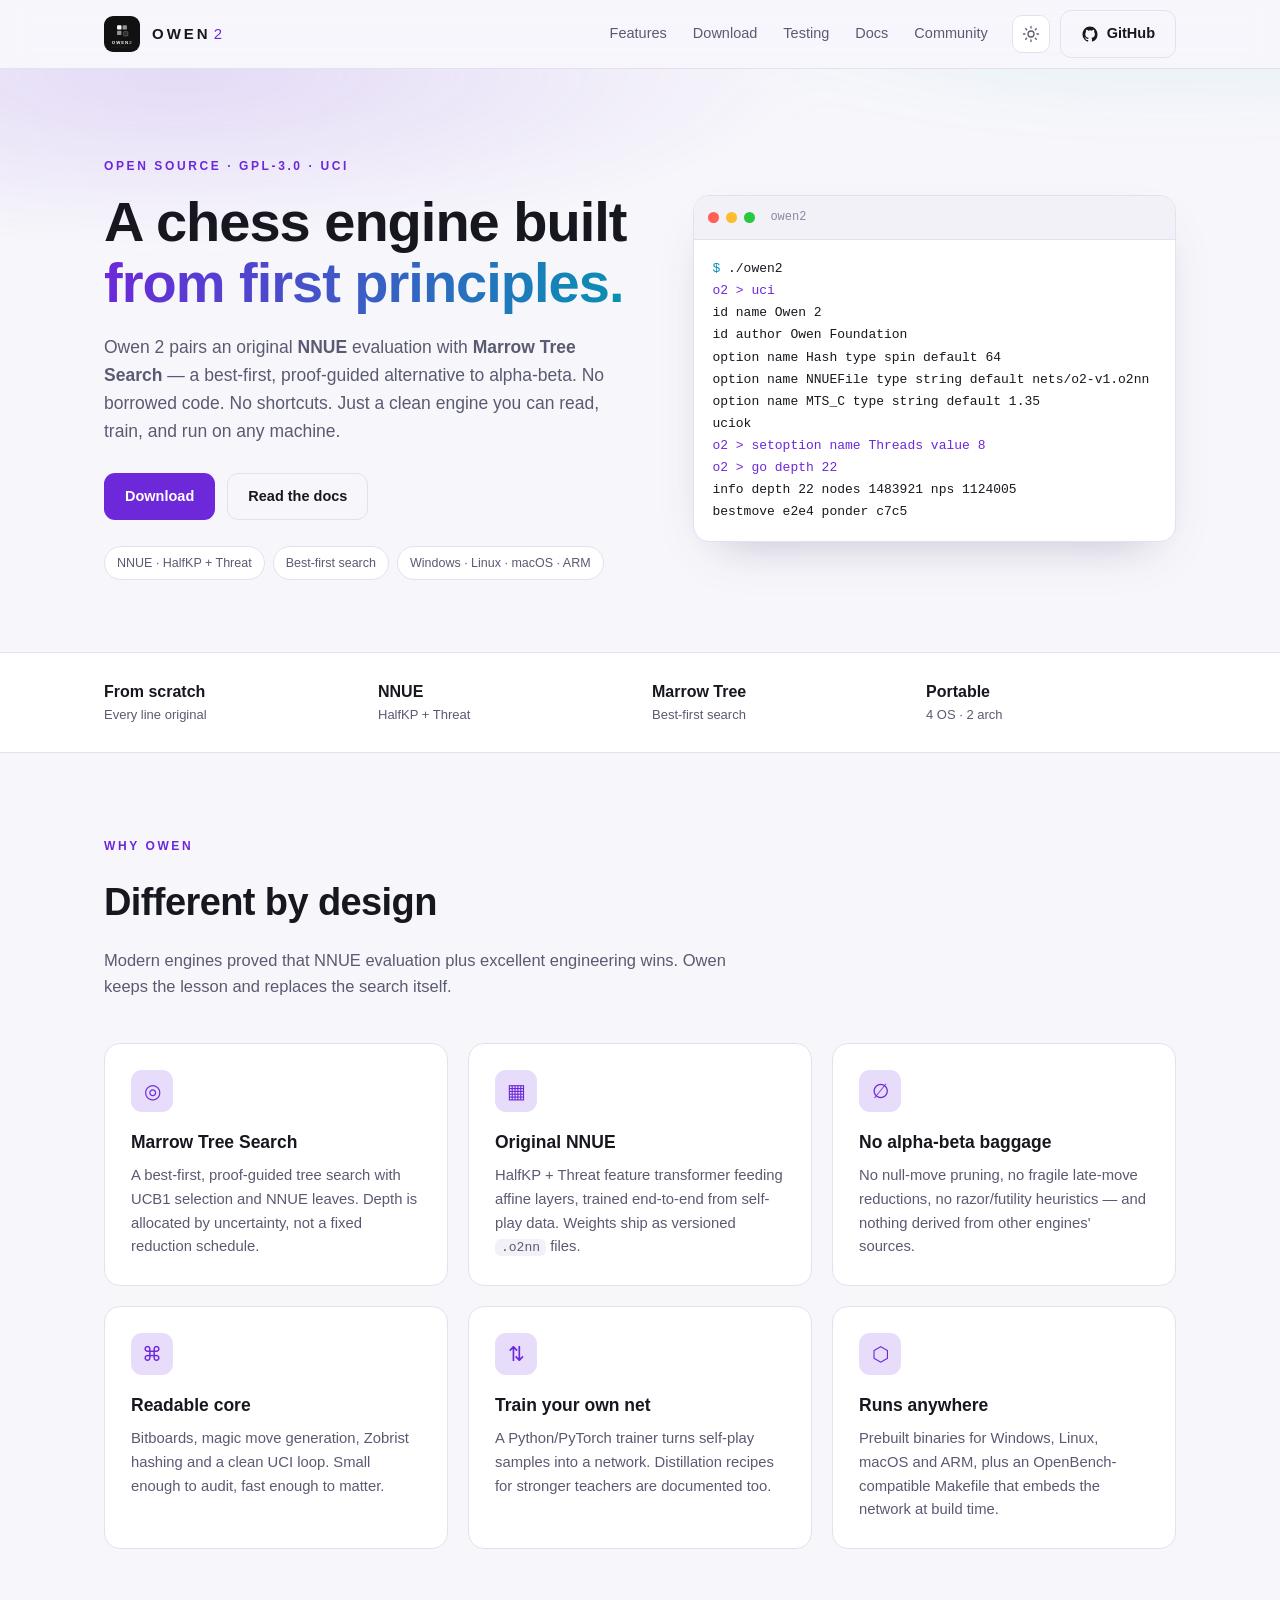
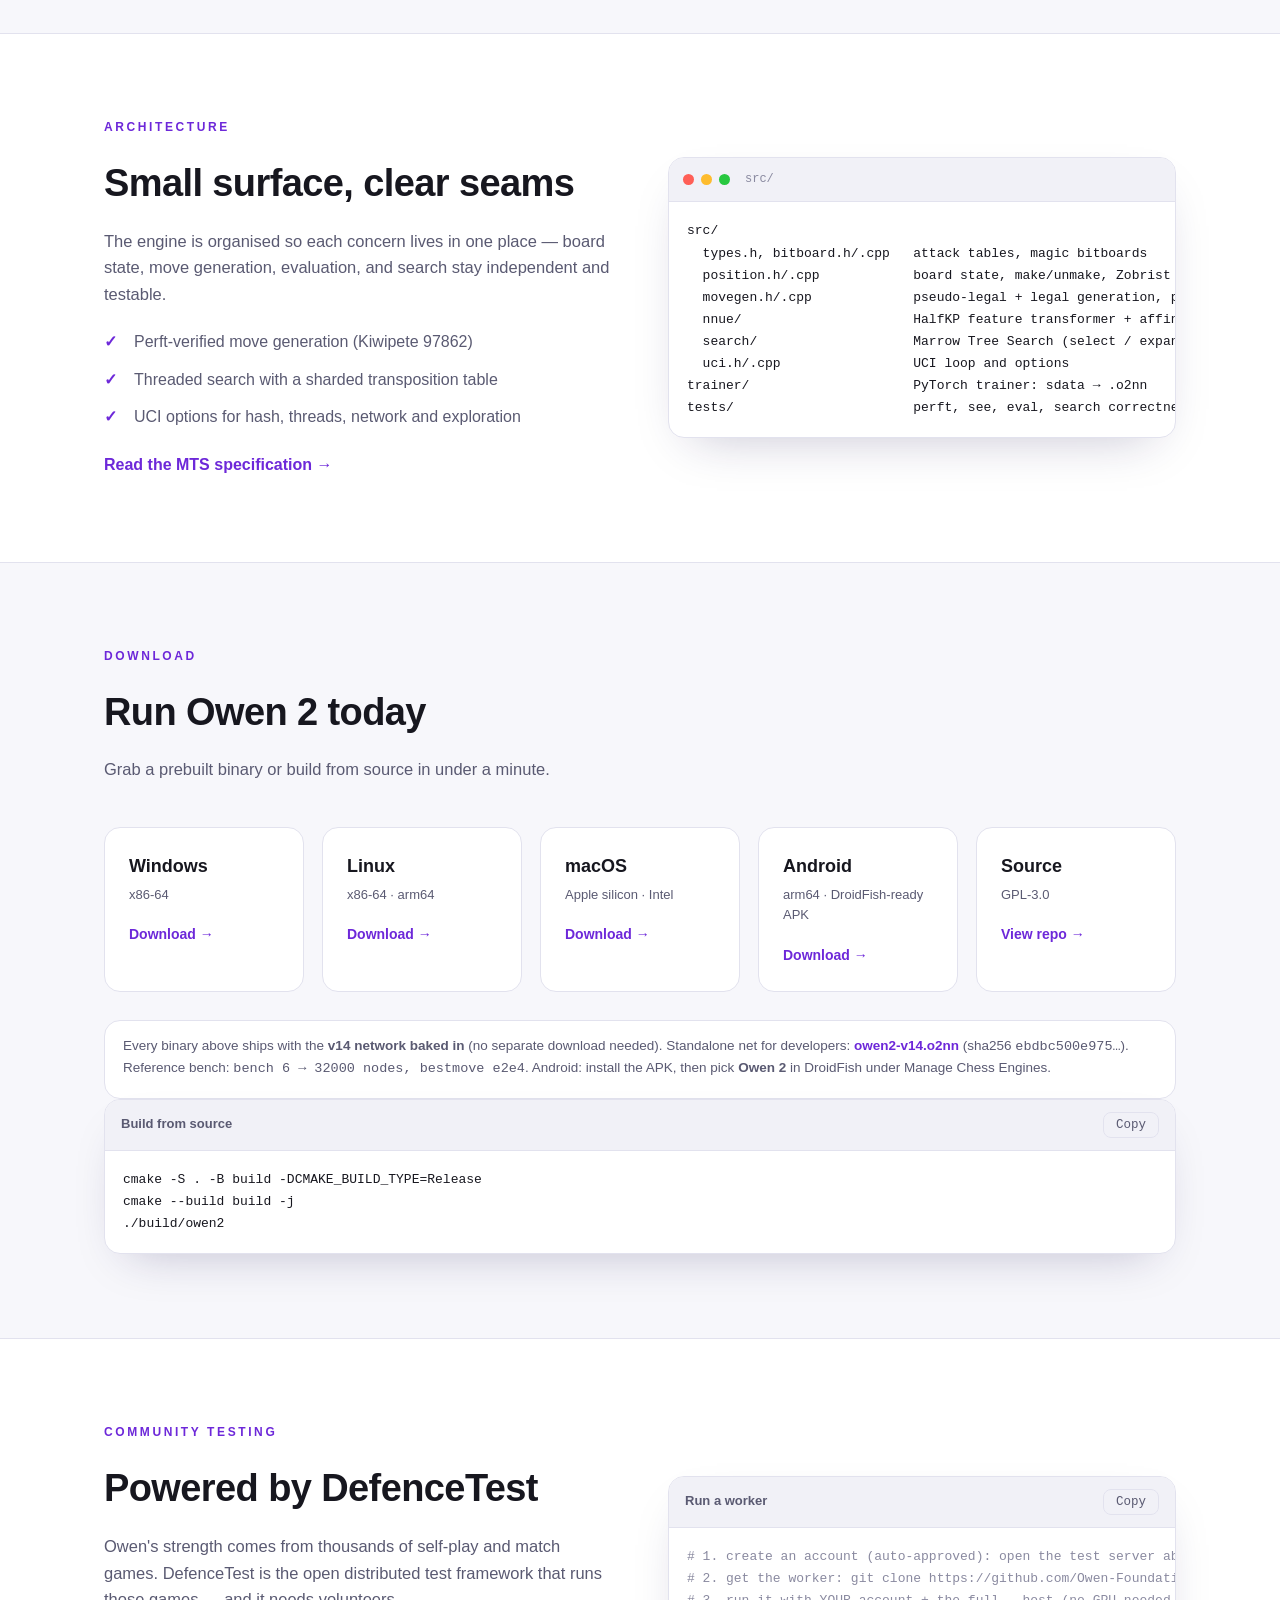
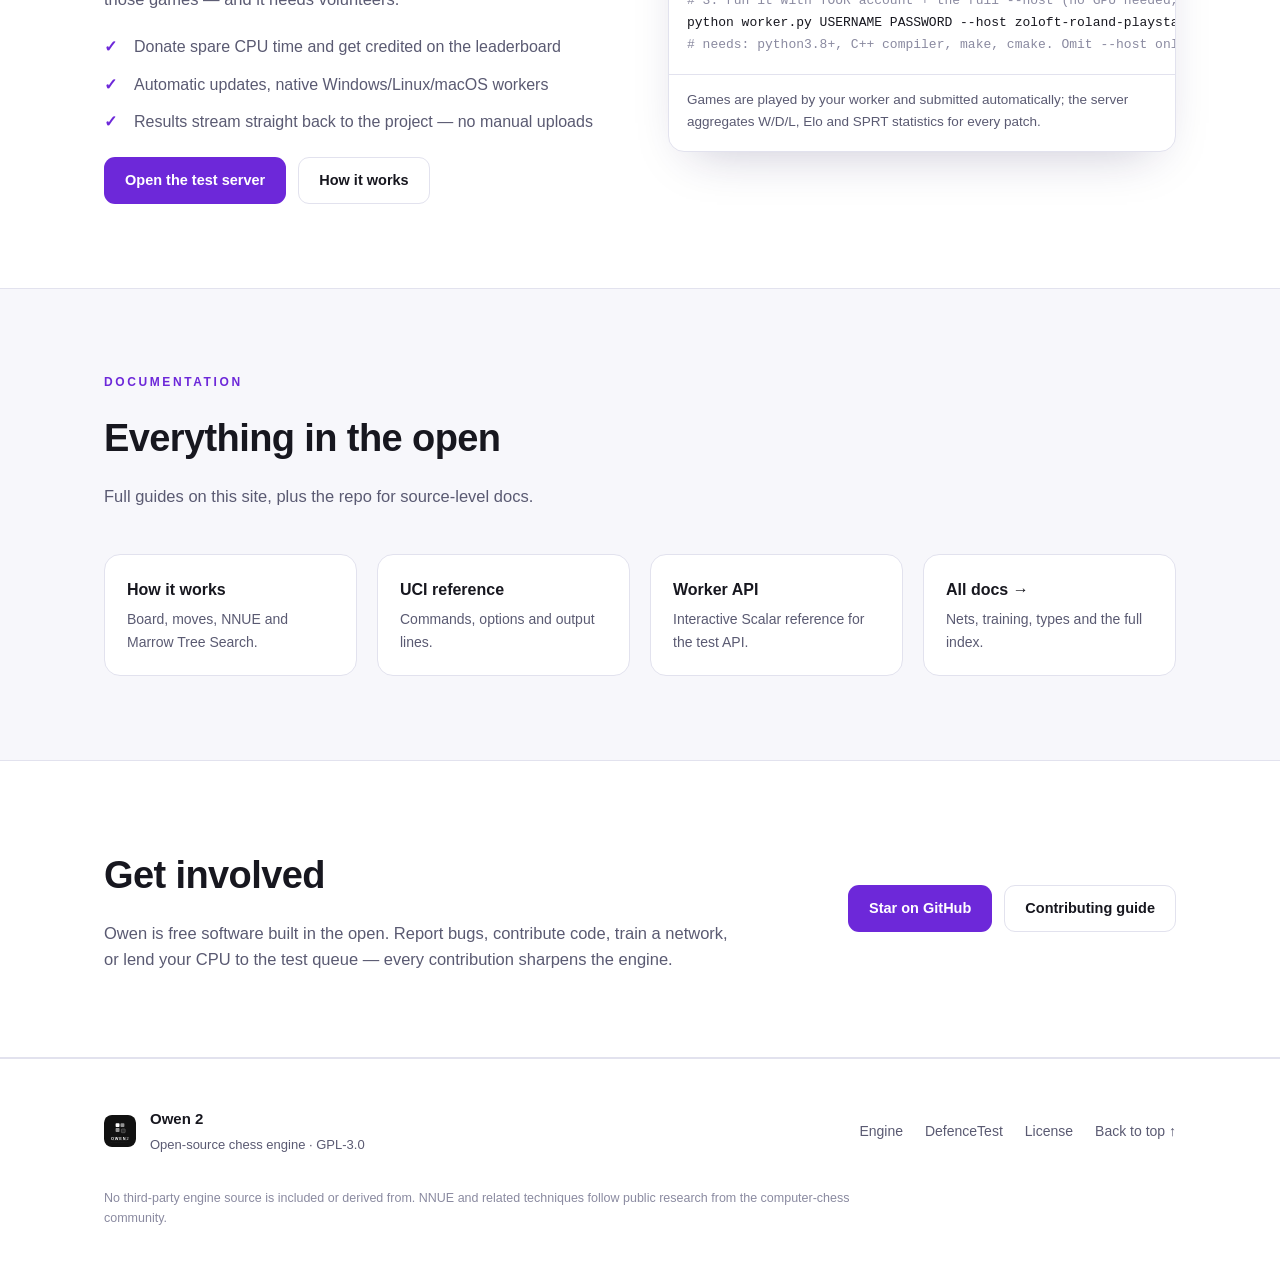
==== website/index.html @ 1cdc9567 "Merge e12c46e202c82c7793541058caded5b7d65b3fa6 into 97e5b985ebd83360c670cb8343f66cdafe22298c" ====
<!DOCTYPE html>
<html lang="en" data-theme="dark">
<head>
  <meta charset="UTF-8" />
  <meta name="viewport" content="width=device-width, initial-scale=1.0" />
  <title>Owen 2 — Open-Source Chess Engine</title>
  <meta name="description" content="Owen 2 is a from-scratch, open-source UCI chess engine built on NNUE evaluation and Marrow Tree Search — a best-first alternative to alpha-beta. GPL-3.0." />
  <meta name="theme-color" content="#0b0b0f" />
  <link rel="icon" href="assets/favicon.ico" sizes="any" />
  <link rel="icon" type="image/svg+xml" href="assets/logo.svg" />
  <link rel="apple-touch-icon" href="assets/owen.png" />
  <meta property="og:title" content="Owen 2 — Open-Source Chess Engine" />
  <meta property="og:description" content="From-scratch UCI engine: NNUE evaluation + Marrow Tree Search. Free software under GPL-3.0." />
  <meta property="og:type" content="website" />
  <meta property="og:image" content="assets/owen.png" />
  <link rel="stylesheet" href="styles.css" />
</head>
<body>
  <a class="skip" href="#main">Skip to content</a>

  <header class="site-header" id="top">
    <div class="wrap header-inner">
      <a class="brand" href="#top" aria-label="Owen 2 home">
        <img src="assets/logo.svg" width="36" height="36" alt="" />
        <span class="brand-name">OWEN<span class="brand-two">2</span></span>
      </a>
      <nav class="nav" aria-label="Primary">
        <a href="#features">Features</a>
        <a href="#download">Download</a>
        <a href="#testing">Testing</a>
        <a href="docs/">Docs</a>
        <a href="#community">Community</a>
      </nav>
      <div class="header-actions">
        <button class="theme-toggle" type="button" aria-label="Toggle color theme" id="themeToggle">
          <svg class="i-sun" viewBox="0 0 24 24" width="18" height="18" aria-hidden="true"><circle cx="12" cy="12" r="4"/><path d="M12 2v2M12 20v2M2 12h2M20 12h2M4.9 4.9l1.4 1.4M17.7 17.7l1.4 1.4M19.1 4.9l-1.4 1.4M6.3 17.7l-1.4 1.4"/></svg>
          <svg class="i-moon" viewBox="0 0 24 24" width="18" height="18" aria-hidden="true"><path d="M21 12.8A9 9 0 1 1 11.2 3a7 7 0 0 0 9.8 9.8z"/></svg>
        </button>
        <a class="btn btn-ghost" href="https://github.com/Owen-Foundation/Owen" target="_blank" rel="noopener">
          <svg viewBox="0 0 24 24" width="18" height="18" aria-hidden="true"><path d="M12 2C6.5 2 2 6.6 2 12.3c0 4.6 2.9 8.4 6.9 9.8.5.1.7-.2.7-.5v-1.7c-2.8.6-3.4-1.4-3.4-1.4-.5-1.2-1.1-1.5-1.1-1.5-.9-.6.1-.6.1-.6 1 .1 1.5 1 1.5 1 .9 1.6 2.4 1.1 3 .9.1-.7.4-1.1.6-1.4-2.2-.3-4.6-1.1-4.6-5 0-1.1.4-2 1-2.7-.1-.3-.4-1.3.1-2.7 0 0 .8-.3 2.8 1a9.4 9.4 0 0 1 5 0c1.9-1.3 2.8-1 2.8-1 .5 1.4.2 2.4.1 2.7.6.7 1 1.6 1 2.7 0 3.9-2.3 4.7-4.6 5 .4.3.7.9.7 1.9v2.8c0 .3.2.6.7.5A10.3 10.3 0 0 0 22 12.3C22 6.6 17.5 2 12 2z"/></svg>
          GitHub
        </a>
      </div>
    </div>
  </header>

  <main id="main">
    <section class="hero">
      <div class="wrap hero-inner">
        <div class="hero-copy">
          <p class="eyebrow">Open source · GPL-3.0 · UCI</p>
          <h1>A chess engine built<br /><span class="grad">from first principles.</span></h1>
          <p class="lede">
            Owen 2 pairs an original <strong>NNUE</strong> evaluation with
            <strong>Marrow Tree Search</strong> — a best-first, proof-guided alternative to
            alpha-beta. No borrowed code. No shortcuts. Just a clean engine you can read,
            train, and run on any machine.
          </p>
          <div class="cta">
            <a class="btn btn-primary" href="#download">Download</a>
            <a class="btn btn-ghost" href="#docs">Read the docs</a>
          </div>
          <ul class="chips" aria-label="Highlights">
            <li>NNUE · HalfKP + Threat</li>
            <li>Best-first search</li>
            <li>Windows · Linux · macOS · ARM</li>
          </ul>
        </div>

        <div class="terminal" role="img" aria-label="Example UCI session">
          <div class="terminal-bar"><span></span><span></span><span></span><em>owen2</em></div>
          <pre><code><span class="t-prompt">$</span> ./owen2
<span class="t-out">o2 &gt; uci</span>
id name Owen 2
id author Owen Foundation
option name Hash type spin default 64
option name NNUEFile type string default nets/o2-v1.o2nn
option name MTS_C type string default 1.35
uciok
<span class="t-out">o2 &gt; setoption name Threads value 8</span>
<span class="t-out">o2 &gt; go depth 22</span>
info depth 22 nodes 1483921 nps 1124005
bestmove e2e4 ponder c7c5</code></pre>
        </div>
      </div>
    </section>

    <section class="strip" aria-label="At a glance">
      <div class="wrap strip-inner">
        <div><strong>From scratch</strong><span>Every line original</span></div>
        <div><strong>NNUE</strong><span>HalfKP + Threat</span></div>
        <div><strong>Marrow Tree</strong><span>Best-first search</span></div>
        <div><strong>Portable</strong><span>4 OS · 2 arch</span></div>
      </div>
    </section>

    <section class="section" id="features">
      <div class="wrap">
        <header class="section-head">
          <p class="eyebrow">Why Owen</p>
          <h2>Different by design</h2>
          <p class="section-sub">
            Modern engines proved that NNUE evaluation plus excellent engineering wins. Owen keeps the
            lesson and replaces the search itself.
          </p>
        </header>
        <div class="grid">
          <article class="card">
            <div class="ico">◎</div>
            <h3>Marrow Tree Search</h3>
            <p>A best-first, proof-guided tree search with UCB1 selection and NNUE leaves. Depth is
              allocated by uncertainty, not a fixed reduction schedule.</p>
          </article>
          <article class="card">
            <div class="ico">▦</div>
            <h3>Original NNUE</h3>
            <p>HalfKP + Threat feature transformer feeding affine layers, trained end-to-end from
              self-play data. Weights ship as versioned <code>.o2nn</code> files.</p>
          </article>
          <article class="card">
            <div class="ico">∅</div>
            <h3>No alpha-beta baggage</h3>
            <p>No null-move pruning, no fragile late-move reductions, no razor/futility heuristics —
              and nothing derived from other engines' sources.</p>
          </article>
          <article class="card">
            <div class="ico">⌘</div>
            <h3>Readable core</h3>
            <p>Bitboards, magic move generation, Zobrist hashing and a clean UCI loop. Small enough
              to audit, fast enough to matter.</p>
          </article>
          <article class="card">
            <div class="ico">⇅</div>
            <h3>Train your own net</h3>
            <p>A Python/PyTorch trainer turns self-play samples into a network. Distillation recipes
              for stronger teachers are documented too.</p>
          </article>
          <article class="card">
            <div class="ico">⬡</div>
            <h3>Runs anywhere</h3>
            <p>Prebuilt binaries for Windows, Linux, macOS and ARM, plus an OpenBench-compatible
              Makefile that embeds the network at build time.</p>
          </article>
        </div>
      </div>
    </section>

    <section class="section alt" id="architecture">
      <div class="wrap two-col">
        <div>
          <p class="eyebrow">Architecture</p>
          <h2>Small surface, clear seams</h2>
          <p class="section-sub">
            The engine is organised so each concern lives in one place — board state, move
            generation, evaluation, and search stay independent and testable.
          </p>
          <ul class="checks">
            <li>Perft-verified move generation (Kiwipete 97862)</li>
            <li>Threaded search with a sharded transposition table</li>
            <li>UCI options for hash, threads, network and exploration</li>
          </ul>
          <a class="link-arrow" href="https://github.com/Owen-Foundation/Owen/blob/master/docs/mts.md" target="_blank" rel="noopener">Read the MTS specification →</a>
        </div>
        <div class="tree-card">
          <div class="terminal-bar"><span></span><span></span><span></span><em>src/</em></div>
          <pre><code>src/
  types.h, bitboard.h/.cpp   attack tables, magic bitboards
  position.h/.cpp            board state, make/unmake, Zobrist
  movegen.h/.cpp             pseudo-legal + legal generation, perft
  nnue/                      HalfKP feature transformer + affine layers
  search/                    Marrow Tree Search (select / expand / backup)
  uci.h/.cpp                 UCI loop and options
trainer/                     PyTorch trainer: sdata → .o2nn
tests/                       perft, see, eval, search correctness</code></pre>
        </div>
      </div>
    </section>

    <section class="section" id="download">
      <div class="wrap">
        <header class="section-head">
          <p class="eyebrow">Download</p>
          <h2>Run Owen 2 today</h2>
          <p class="section-sub">Grab a prebuilt binary or build from source in under a minute.</p>
        </header>
        <div class="download-grid">
          <a class="dl-card" href="https://github.com/Owen-Foundation/Owen/releases/tag/v2.1.0" target="_blank" rel="noopener">
            <div class="dl-os">Windows</div>
            <div class="dl-meta">x86-64</div>
            <span class="dl-go">Download →</span>
          </a>
          <a class="dl-card" href="https://github.com/Owen-Foundation/Owen/releases/tag/v2.1.0" target="_blank" rel="noopener">
            <div class="dl-os">Linux</div>
            <div class="dl-meta">x86-64 · arm64</div>
            <span class="dl-go">Download →</span>
          </a>
          <a class="dl-card" href="https://github.com/Owen-Foundation/Owen/releases/tag/v2.1.0" target="_blank" rel="noopener">
            <div class="dl-os">macOS</div>
            <div class="dl-meta">Apple silicon · Intel</div>
            <span class="dl-go">Download →</span>
          </a>
          <a class="dl-card" href="https://github.com/Owen-Foundation/Owen/releases/download/v2.1.0/owen2-engine.apk">
            <div class="dl-os">Android</div>
            <div class="dl-meta">arm64 · DroidFish-ready APK</div>
            <span class="dl-go">Download →</span>
          </a>
          <a class="dl-card" href="https://github.com/Owen-Foundation/Owen" target="_blank" rel="noopener">
            <div class="dl-os">Source</div>
            <div class="dl-meta">GPL-3.0</div>
            <span class="dl-go">View repo →</span>
          </a>
        </div>
        <p class="note" style="border:1px solid var(--border);border-radius:var(--radius);background:var(--surface);">
          Every binary above ships with the <strong>v14 network baked in</strong> (no separate download needed).
          Standalone net for developers: <a class="link-arrow" href="https://github.com/Owen-Foundation/Owen/releases/download/v2.1.0/owen2-v14.o2nn">owen2-v14.o2nn</a>
          (sha256 <code>ebdbc500e975…</code>). Reference bench: <code>bench 6 → 32000 nodes, bestmove e2e4</code>.
          Android: install the APK, then pick <strong>Owen 2</strong> in DroidFish under Manage Chess Engines.
        </p>
        <div class="code-card">
          <div class="code-head">
            <span>Build from source</span>
            <button class="copy" type="button" data-copy="cmake -S . -B build -DCMAKE_BUILD_TYPE=Release
cmake --build build -j
./build/owen2">Copy</button>
          </div>
          <pre><code>cmake -S . -B build -DCMAKE_BUILD_TYPE=Release
cmake --build build -j
./build/owen2</code></pre>
        </div>
      </div>
    </section>

    <section class="section alt" id="testing">
      <div class="wrap two-col">
        <div>
          <p class="eyebrow">Community testing</p>
          <h2>Powered by DefenceTest</h2>
          <p class="section-sub">
            Owen's strength comes from thousands of self-play and match games. DefenceTest is the
            open distributed test framework that runs those games — and it needs volunteers.
          </p>
          <ul class="checks">
            <li>Donate spare CPU time and get credited on the leaderboard</li>
            <li>Automatic updates, native Windows/Linux/macOS workers</li>
            <li>Results stream straight back to the project — no manual uploads</li>
          </ul>
          <div class="cta">
            <a class="btn btn-primary" id="dtLink" href="https://zoloft-roland-playstation-motorcycles.trycloudflare.com" target="_blank" rel="noopener">Open the test server</a>
            <a class="btn btn-ghost" href="https://github.com/Owen-Foundation/DefenceTest" target="_blank" rel="noopener">How it works</a>
          </div>
        </div>
        <div class="code-card">
          <div class="code-head">
            <span>Run a worker</span>
            <button class="copy" type="button" data-copy="python worker.py USERNAME PASSWORD --host zoloft-roland-playstation-motorcycles.trycloudflare.com --port 443">Copy</button>
          </div>
          <pre><code><span class="c"># 1. create an account (auto-approved): open the test server above, /signup</span>
<span class="c"># 2. get the worker: git clone https://github.com/Owen-Foundation/DefenceTest</span>
<span class="c"># 3. run it with YOUR account + the full --host (no GPU needed, https/443)</span>
python worker.py USERNAME PASSWORD --host zoloft-roland-playstation-motorcycles.trycloudflare.com --port 443
<span class="c"># needs: python3.8+, C++ compiler, make, cmake. Omit --host only for a local server.</span></code></pre>
          <p class="note">
            Games are played by your worker and submitted automatically; the server aggregates
            W/D/L, Elo and SPRT statistics for every patch.
          </p>
        </div>
      </div>
    </section>

    <section class="section" id="docs">
      <div class="wrap">
        <header class="section-head">
          <p class="eyebrow">Documentation</p>
          <h2>Everything in the open</h2>
          <p class="section-sub">Full guides on this site, plus the repo for source-level docs.</p>
        </header>
        <div class="grid docs-grid">
          <a class="doc" href="docs/how-it-works.html"><h3>How it works</h3><p>Board, moves, NNUE and Marrow Tree Search.</p></a>
          <a class="doc" href="docs/uci.html"><h3>UCI reference</h3><p>Commands, options and output lines.</p></a>
          <a class="doc" href="docs/api.html"><h3>Worker API</h3><p>Interactive Scalar reference for the test API.</p></a>
          <a class="doc" href="docs/"><h3>All docs →</h3><p>Nets, training, types and the full index.</p></a>
        </div>
      </div>
    </section>

    <section class="section alt" id="community">
      <div class="wrap">
        <div class="community">
          <div>
            <h2>Get involved</h2>
            <p class="section-sub">
              Owen is free software built in the open. Report bugs, contribute code, train a
              network, or lend your CPU to the test queue — every contribution sharpens the engine.
            </p>
          </div>
          <div class="cta">
            <a class="btn btn-primary" href="https://github.com/Owen-Foundation/Owen" target="_blank" rel="noopener">Star on GitHub</a>
            <a class="btn btn-ghost" href="https://github.com/Owen-Foundation/Owen/blob/master/CONTRIBUTING.md" target="_blank" rel="noopener">Contributing guide</a>
          </div>
        </div>
      </div>
    </section>
  </main>

  <footer class="site-footer">
    <div class="wrap footer-inner">
      <div class="footer-brand">
        <img src="assets/logo.svg" width="32" height="32" alt="" />
        <div>
          <strong>Owen 2</strong>
          <span>Open-source chess engine · GPL-3.0</span>
        </div>
      </div>
      <nav class="footer-nav" aria-label="Footer">
        <a href="https://github.com/Owen-Foundation/Owen" target="_blank" rel="noopener">Engine</a>
        <a href="https://github.com/Owen-Foundation/DefenceTest" target="_blank" rel="noopener">DefenceTest</a>
        <a href="https://github.com/Owen-Foundation/Owen/blob/master/LICENSE" target="_blank" rel="noopener">License</a>
        <a href="#top">Back to top ↑</a>
      </nav>
      <p class="footer-fine">
        No third-party engine source is included or derived from. NNUE and related techniques follow public
        research from the computer-chess community.
      </p>
    </div>
  </footer>

  <script src="script.js"></script>
</body>
</html>
---- website/styles.css ----
:root {
  --bg: #0b0b0f;
  --bg-alt: #0f0f16;
  --surface: #15151d;
  --surface-2: #1b1b25;
  --border: #262634;
  --text: #ececf3;
  --muted: #9b9bb0;
  --faint: #6d6d85;
  --accent: #8b5cf6;
  --accent-2: #22d3ee;
  --accent-ink: #ffffff;
  --shadow: 0 20px 50px -20px rgba(0, 0, 0, 0.7);
  --radius: 16px;
  --wrap: 1120px;
  --font: -apple-system, BlinkMacSystemFont, "Segoe UI", Inter, Roboto, Helvetica, Arial, sans-serif;
  --mono: ui-monospace, "SF Mono", "JetBrains Mono", "Cascadia Code", Menlo, Consolas, monospace;
}

html[data-theme="light"] {
  --bg: #f7f7fb;
  --bg-alt: #ffffff;
  --surface: #ffffff;
  --surface-2: #f1f1f7;
  --border: #e2e2ee;
  --text: #17171f;
  --muted: #5a5a72;
  --faint: #8a8aa0;
  --accent: #6d28d9;
  --accent-2: #0891b2;
  --shadow: 0 20px 50px -24px rgba(30, 20, 80, 0.28);
}

* { box-sizing: border-box; }

html { scroll-behavior: smooth; }

body {
  margin: 0;
  background: var(--bg);
  color: var(--text);
  font-family: var(--font);
  line-height: 1.6;
  -webkit-font-smoothing: antialiased;
}

a { color: inherit; text-decoration: none; }
code, pre { font-family: var(--mono); }

.wrap { width: 100%; max-width: var(--wrap); margin: 0 auto; padding: 0 24px; }

.skip {
  position: absolute; left: -9999px; top: 0; background: var(--accent);
  color: #fff; padding: 10px 16px; border-radius: 0 0 8px 0; z-index: 100;
}
.skip:focus { left: 0; }

/* ---------- Header ---------- */
.site-header {
  position: sticky; top: 0; z-index: 50;
  backdrop-filter: saturate(160%) blur(14px);
  background: color-mix(in srgb, var(--bg) 78%, transparent);
  border-bottom: 1px solid var(--border);
}
.header-inner { display: flex; align-items: center; gap: 24px; height: 68px; }
.brand { display: flex; align-items: center; gap: 12px; }
.brand img { border-radius: 9px; }
.brand-name { font-weight: 800; letter-spacing: 3px; font-size: 15px; }
.brand-two { font-weight: 300; color: var(--accent); margin-left: 3px; letter-spacing: 1px; }
.nav { display: flex; gap: 26px; margin-left: auto; }
.nav a { color: var(--muted); font-size: 14.5px; font-weight: 500; transition: color .15s; }
.nav a:hover { color: var(--text); }
.header-actions { display: flex; align-items: center; gap: 10px; }

.theme-toggle {
  display: inline-grid; place-items: center; width: 38px; height: 38px;
  background: var(--surface); border: 1px solid var(--border); border-radius: 10px;
  color: var(--muted); cursor: pointer;
}
.theme-toggle:hover { color: var(--text); border-color: var(--accent); }
.theme-toggle svg { fill: none; stroke: currentColor; stroke-width: 1.7; stroke-linecap: round; }
html[data-theme="dark"] .i-sun { display: none; }
html[data-theme="light"] .i-moon { display: none; }

/* ---------- Buttons ---------- */
.btn {
  display: inline-flex; align-items: center; gap: 8px;
  padding: 11px 20px; border-radius: 11px; font-weight: 600; font-size: 14.5px;
  border: 1px solid transparent; cursor: pointer; transition: transform .12s, background .15s, border-color .15s;
}
.btn:active { transform: translateY(1px); }
.btn-primary { background: var(--accent); color: var(--accent-ink); }
.btn-primary:hover { background: color-mix(in srgb, var(--accent) 86%, white); }
.btn-ghost { background: transparent; border-color: var(--border); color: var(--text); }
.btn-ghost:hover { border-color: var(--accent); color: var(--accent); }
.btn-ghost svg { fill: currentColor; }

/* ---------- Hero ---------- */
.hero { position: relative; overflow: hidden; padding: 88px 0 72px; }
.hero::before {
  content: ""; position: absolute; inset: -20% -10% auto -10%; height: 70%;
  background:
    radial-gradient(60% 60% at 20% 30%, color-mix(in srgb, var(--accent) 26%, transparent), transparent 70%),
    radial-gradient(50% 50% at 85% 10%, color-mix(in srgb, var(--accent-2) 18%, transparent), transparent 70%);
  filter: blur(20px); opacity: .55; pointer-events: none;
}
.hero-inner {
  position: relative; display: grid; grid-template-columns: 1.05fr .95fr;
  gap: 56px; align-items: center;
}
.eyebrow {
  text-transform: uppercase; letter-spacing: 2.6px; font-size: 12px; font-weight: 700;
  color: var(--accent); margin: 0 0 16px;
}
.hero h1 { font-size: clamp(34px, 5vw, 56px); line-height: 1.08; margin: 0 0 20px; letter-spacing: -1px; }
.grad {
  background: linear-gradient(100deg, var(--accent), var(--accent-2));
  -webkit-background-clip: text; background-clip: text; color: transparent;
}
.lede { font-size: 17.5px; color: var(--muted); max-width: 560px; margin: 0 0 28px; }
.cta { display: flex; flex-wrap: wrap; gap: 12px; }
.chips { list-style: none; display: flex; flex-wrap: wrap; gap: 8px; padding: 0; margin: 26px 0 0; }
.chips li {
  font-size: 12.5px; color: var(--muted); padding: 6px 12px;
  border: 1px solid var(--border); border-radius: 999px; background: var(--surface);
}

/* ---------- Terminal / code ---------- */
.terminal, .tree-card, .code-card {
  background: var(--surface); border: 1px solid var(--border);
  border-radius: var(--radius); box-shadow: var(--shadow); overflow: hidden;
}
.terminal-bar {
  display: flex; align-items: center; gap: 7px; padding: 12px 14px;
  border-bottom: 1px solid var(--border); background: var(--surface-2);
}
.terminal-bar span { width: 11px; height: 11px; border-radius: 50%; background: var(--border); }
.terminal-bar span:nth-child(1) { background: #ff5f57; }
.terminal-bar span:nth-child(2) { background: #febc2e; }
.terminal-bar span:nth-child(3) { background: #28c840; }
.terminal-bar em { margin-left: 8px; font-family: var(--mono); font-size: 12px; color: var(--faint); font-style: normal; }
.terminal pre, .tree-card pre, .code-card pre { margin: 0; padding: 18px; overflow-x: auto; font-size: 13px; line-height: 1.7; }
.terminal code, .tree-card code, .code-card code { color: var(--text); }
.t-prompt { color: var(--accent-2); }
.t-out { color: var(--accent); }
.c { color: var(--faint); }

/* ---------- Strip ---------- */
.strip { border-top: 1px solid var(--border); border-bottom: 1px solid var(--border); background: var(--bg-alt); }
.strip-inner { display: grid; grid-template-columns: repeat(4, 1fr); gap: 24px; padding: 26px 24px; }
.strip-inner div { display: flex; flex-direction: column; }
.strip-inner strong { font-size: 16px; }
.strip-inner span { font-size: 13px; color: var(--muted); }

/* ---------- Sections ---------- */
.section { padding: 84px 0; }
.section.alt { background: var(--bg-alt); border-top: 1px solid var(--border); border-bottom: 1px solid var(--border); }
.section-head { max-width: 660px; margin: 0 0 44px; }
.section h2 { font-size: clamp(26px, 3.4vw, 38px); margin: 0 0 14px; letter-spacing: -.6px; }
.section-sub { color: var(--muted); font-size: 16.5px; margin: 0; }

.grid { display: grid; grid-template-columns: repeat(3, 1fr); gap: 20px; }
.card {
  background: var(--surface); border: 1px solid var(--border); border-radius: var(--radius);
  padding: 26px; transition: border-color .15s, transform .15s;
}
.card:hover { border-color: color-mix(in srgb, var(--accent) 55%, var(--border)); transform: translateY(-3px); }
.card .ico {
  width: 42px; height: 42px; display: grid; place-items: center; margin-bottom: 16px;
  border-radius: 11px; background: color-mix(in srgb, var(--accent) 16%, transparent);
  color: var(--accent); font-size: 20px;
}
.card h3 { margin: 0 0 8px; font-size: 17.5px; }
.card p { margin: 0; color: var(--muted); font-size: 14.8px; }
.card code { background: var(--surface-2); padding: 1px 6px; border-radius: 6px; font-size: 13px; }

.two-col { display: grid; grid-template-columns: 1fr 1fr; gap: 56px; align-items: center; }
.checks { list-style: none; padding: 0; margin: 22px 0; }
.checks li { position: relative; padding-left: 30px; margin: 12px 0; color: var(--muted); }
.checks li::before {
  content: "✓"; position: absolute; left: 0; top: 0; color: var(--accent);
  font-weight: 700;
}
.link-arrow { color: var(--accent); font-weight: 600; }
.link-arrow:hover { text-decoration: underline; }

/* ---------- Download ---------- */
.download-grid { display: grid; grid-template-columns: repeat(auto-fit, minmax(180px, 1fr)); gap: 18px; margin-bottom: 28px; }
.dl-card {
  display: flex; flex-direction: column; gap: 4px; padding: 24px;
  background: var(--surface); border: 1px solid var(--border); border-radius: var(--radius);
  transition: border-color .15s, transform .15s;
}
.dl-card:hover { border-color: var(--accent); transform: translateY(-3px); }
.dl-os { font-size: 18px; font-weight: 700; }
.dl-meta { font-size: 13px; color: var(--muted); }
.dl-go { margin-top: 14px; color: var(--accent); font-weight: 600; font-size: 14px; }

.code-head {
  display: flex; align-items: center; justify-content: space-between;
  padding: 12px 16px; border-bottom: 1px solid var(--border); background: var(--surface-2);
  font-size: 13px; color: var(--muted); font-weight: 600;
}
.copy {
  background: transparent; border: 1px solid var(--border); color: var(--muted);
  border-radius: 8px; padding: 5px 12px; font-size: 12.5px; cursor: pointer; font-family: var(--mono);
}
.copy:hover { color: var(--text); border-color: var(--accent); }
.note { margin: 0; padding: 14px 18px 18px; color: var(--muted); font-size: 13.5px; border-top: 1px solid var(--border); }

/* ---------- Docs ---------- */
.docs-grid { grid-template-columns: repeat(4, 1fr); }
.doc { padding: 22px; border: 1px solid var(--border); border-radius: var(--radius); background: var(--surface); transition: border-color .15s, transform .15s; }
.doc:hover { border-color: var(--accent); transform: translateY(-3px); }
.doc h3 { margin: 0 0 6px; font-size: 16px; }
.doc p { margin: 0; color: var(--muted); font-size: 14px; }

/* ---------- Community ---------- */
.community { display: flex; align-items: center; justify-content: space-between; gap: 40px; flex-wrap: wrap; }
.community .section-sub { max-width: 640px; }

/* ---------- Footer ---------- */
.site-footer { border-top: 1px solid var(--border); background: var(--bg-alt); padding: 48px 0; }
.footer-inner { display: grid; grid-template-columns: 1fr auto; gap: 24px 40px; align-items: center; }
.footer-brand { display: flex; align-items: center; gap: 14px; }
.footer-brand img { border-radius: 8px; }
.footer-brand strong { display: block; font-size: 15px; }
.footer-brand span { color: var(--muted); font-size: 13px; }
.footer-nav { display: flex; gap: 22px; flex-wrap: wrap; }
.footer-nav a { color: var(--muted); font-size: 14px; }
.footer-nav a:hover { color: var(--accent); }
.footer-fine { grid-column: 1 / -1; color: var(--faint); font-size: 12.5px; margin: 8px 0 0; max-width: 760px; }

/* ---------- Responsive ---------- */
@media (max-width: 940px) {
  .hero-inner, .two-col { grid-template-columns: 1fr; gap: 40px; }
  .grid, .docs-grid { grid-template-columns: repeat(2, 1fr); }
  .download-grid { grid-template-columns: repeat(2, 1fr); }
  .strip-inner { grid-template-columns: repeat(2, 1fr); }
  .nav { display: none; }
}
@media (max-width: 560px) {
  .grid, .docs-grid, .download-grid { grid-template-columns: 1fr; }
  .header-inner { gap: 12px; }
  .btn-ghost span { display: none; }
  .section { padding: 60px 0; }
  .footer-inner { grid-template-columns: 1fr; }
}

@media (prefers-reduced-motion: reduce) {
  * { scroll-behavior: auto; }
  .card, .doc, .dl-card { transition: none; }
}
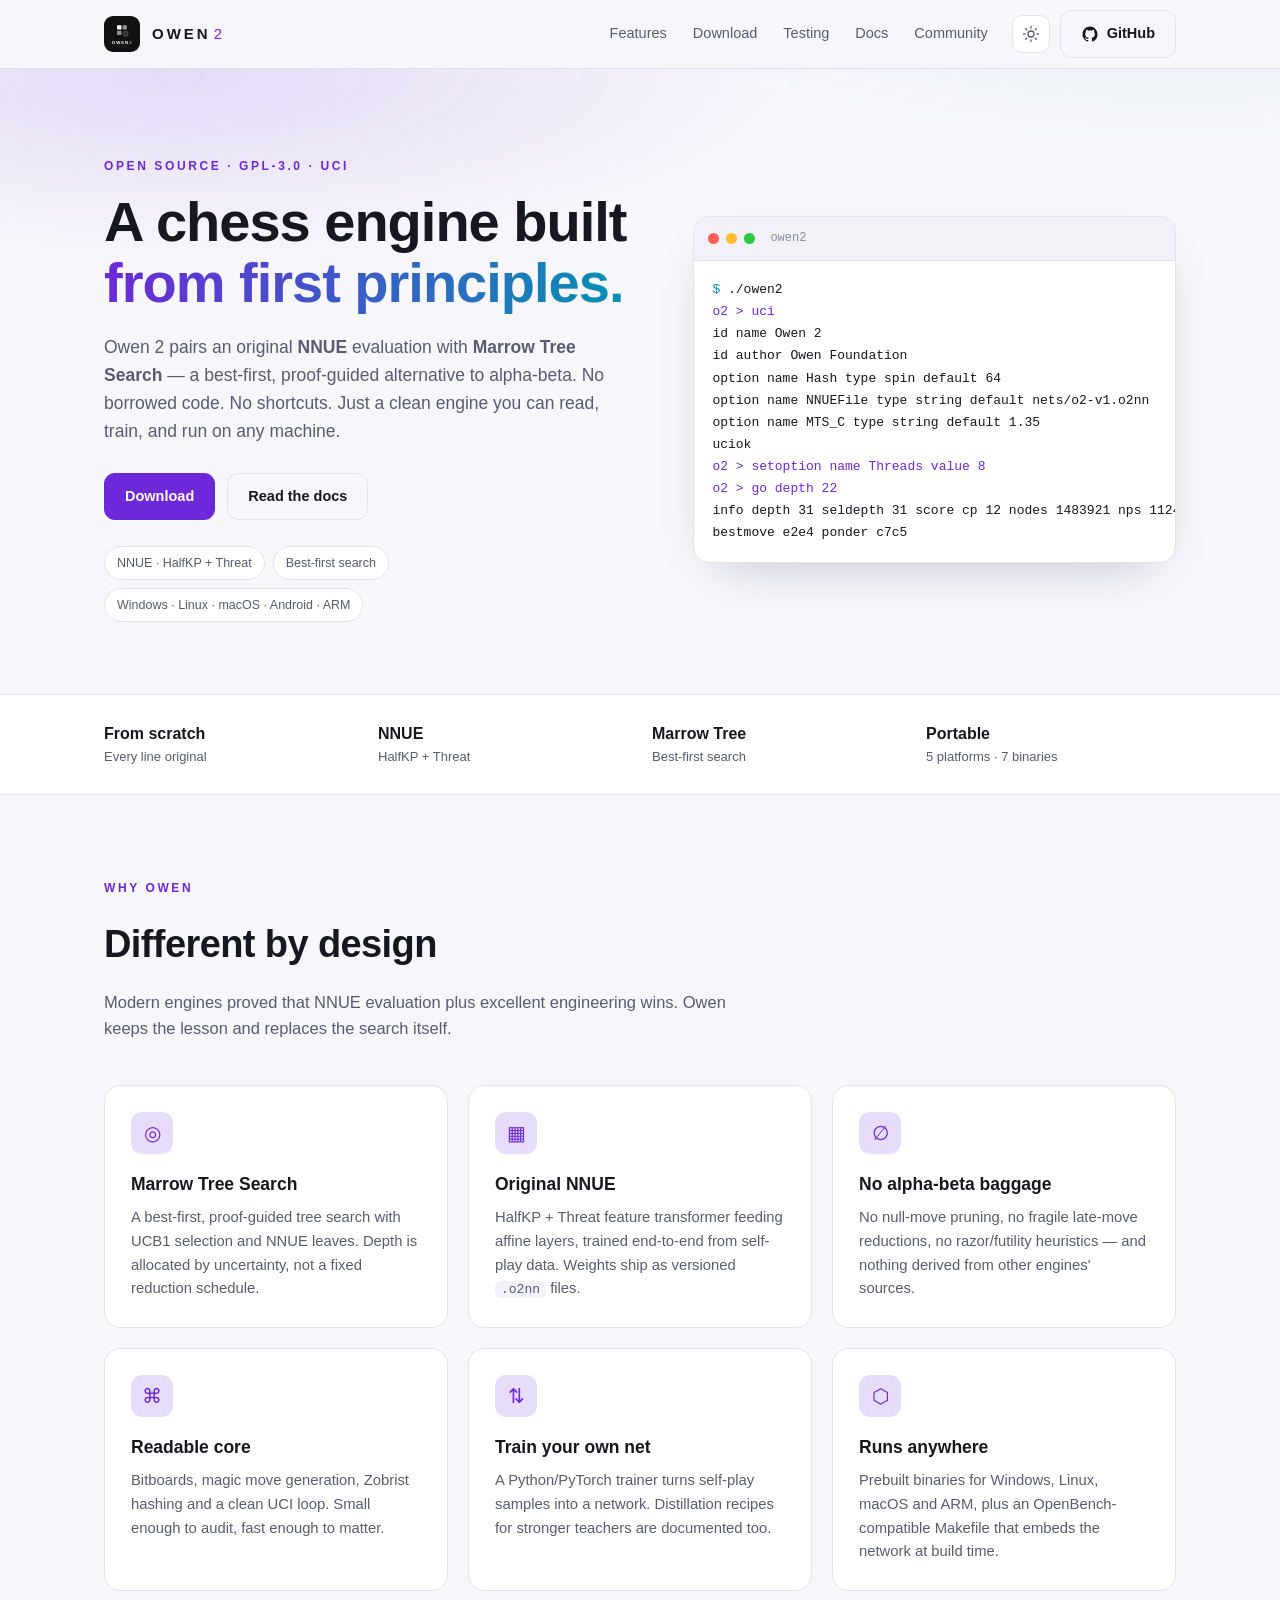
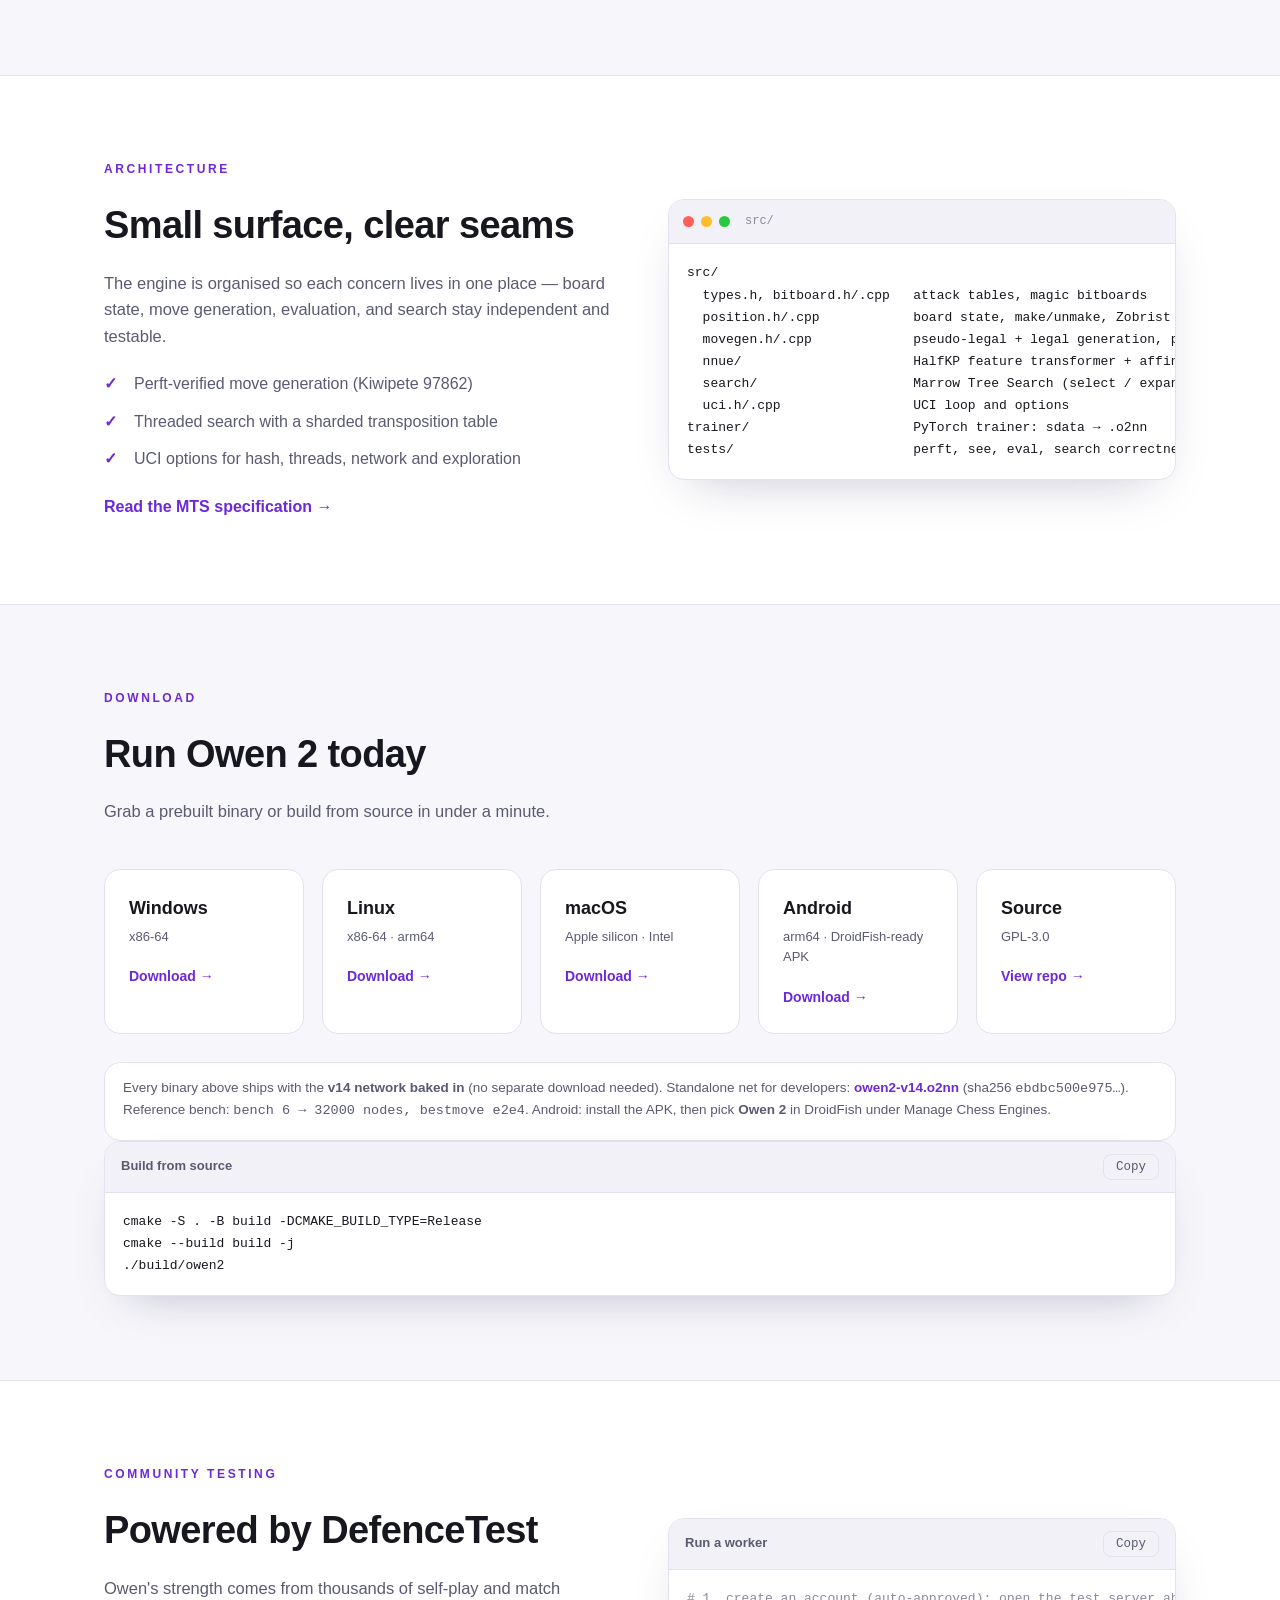
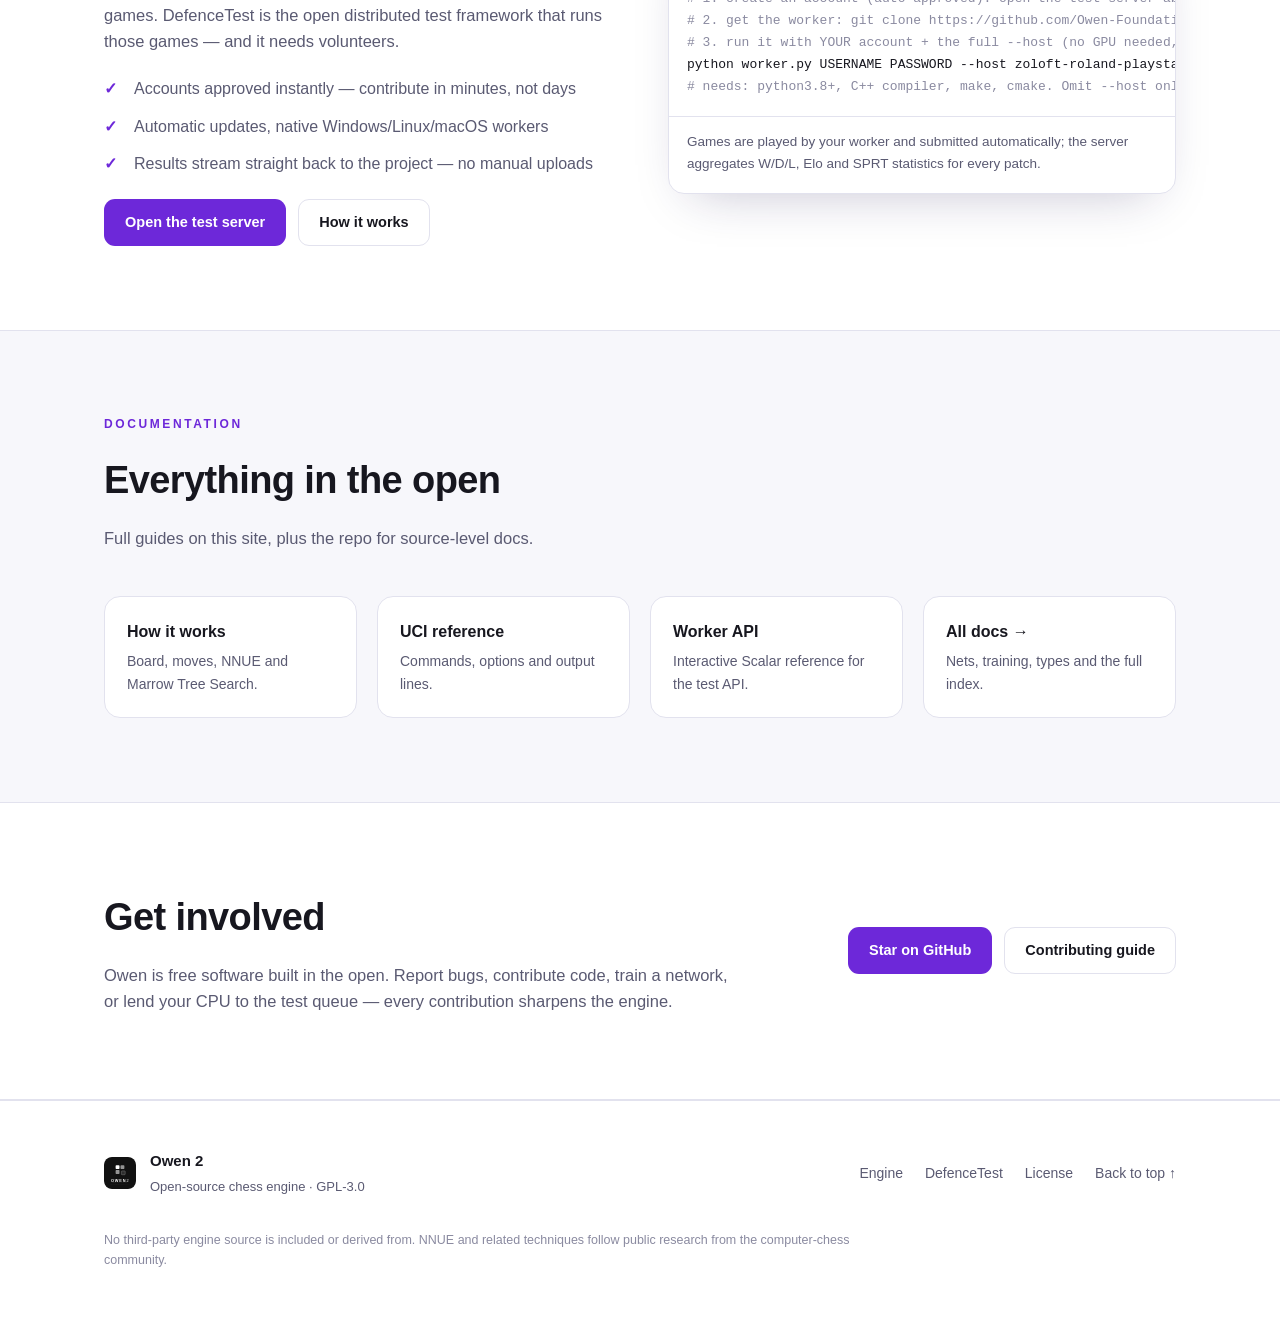
==== commit 3a4f898d: "Merge 562a662cf037d19782c62167cf285c0e8ffce32b into 97e5b985ebd83360c670cb8343f66cdafe22298c" ====
--- a/website/index.html
+++ b/website/index.html
@@ -63,7 +63,7 @@
           <ul class="chips" aria-label="Highlights">
             <li>NNUE · HalfKP + Threat</li>
             <li>Best-first search</li>
-            <li>Windows · Linux · macOS · ARM</li>
+            <li>Windows · Linux · macOS · Android · ARM</li>
           </ul>
         </div>
 
@@ -79,7 +79,7 @@
 uciok
 <span class="t-out">o2 &gt; setoption name Threads value 8</span>
 <span class="t-out">o2 &gt; go depth 22</span>
-info depth 22 nodes 1483921 nps 1124005
+info depth 31 seldepth 31 score cp 12 nodes 1483921 nps 1124005 time 1319 pv e2e4
 bestmove e2e4 ponder c7c5</code></pre>
         </div>
       </div>
@@ -90,7 +90,7 @@
         <div><strong>From scratch</strong><span>Every line original</span></div>
         <div><strong>NNUE</strong><span>HalfKP + Threat</span></div>
         <div><strong>Marrow Tree</strong><span>Best-first search</span></div>
-        <div><strong>Portable</strong><span>4 OS · 2 arch</span></div>
+        <div><strong>Portable</strong><span>5 platforms · 7 binaries</span></div>
       </div>
     </section>
 
@@ -240,7 +240,7 @@
             open distributed test framework that runs those games — and it needs volunteers.
           </p>
           <ul class="checks">
-            <li>Donate spare CPU time and get credited on the leaderboard</li>
+            <li>Accounts approved instantly — contribute in minutes, not days</li>
             <li>Automatic updates, native Windows/Linux/macOS workers</li>
             <li>Results stream straight back to the project — no manual uploads</li>
           </ul>
